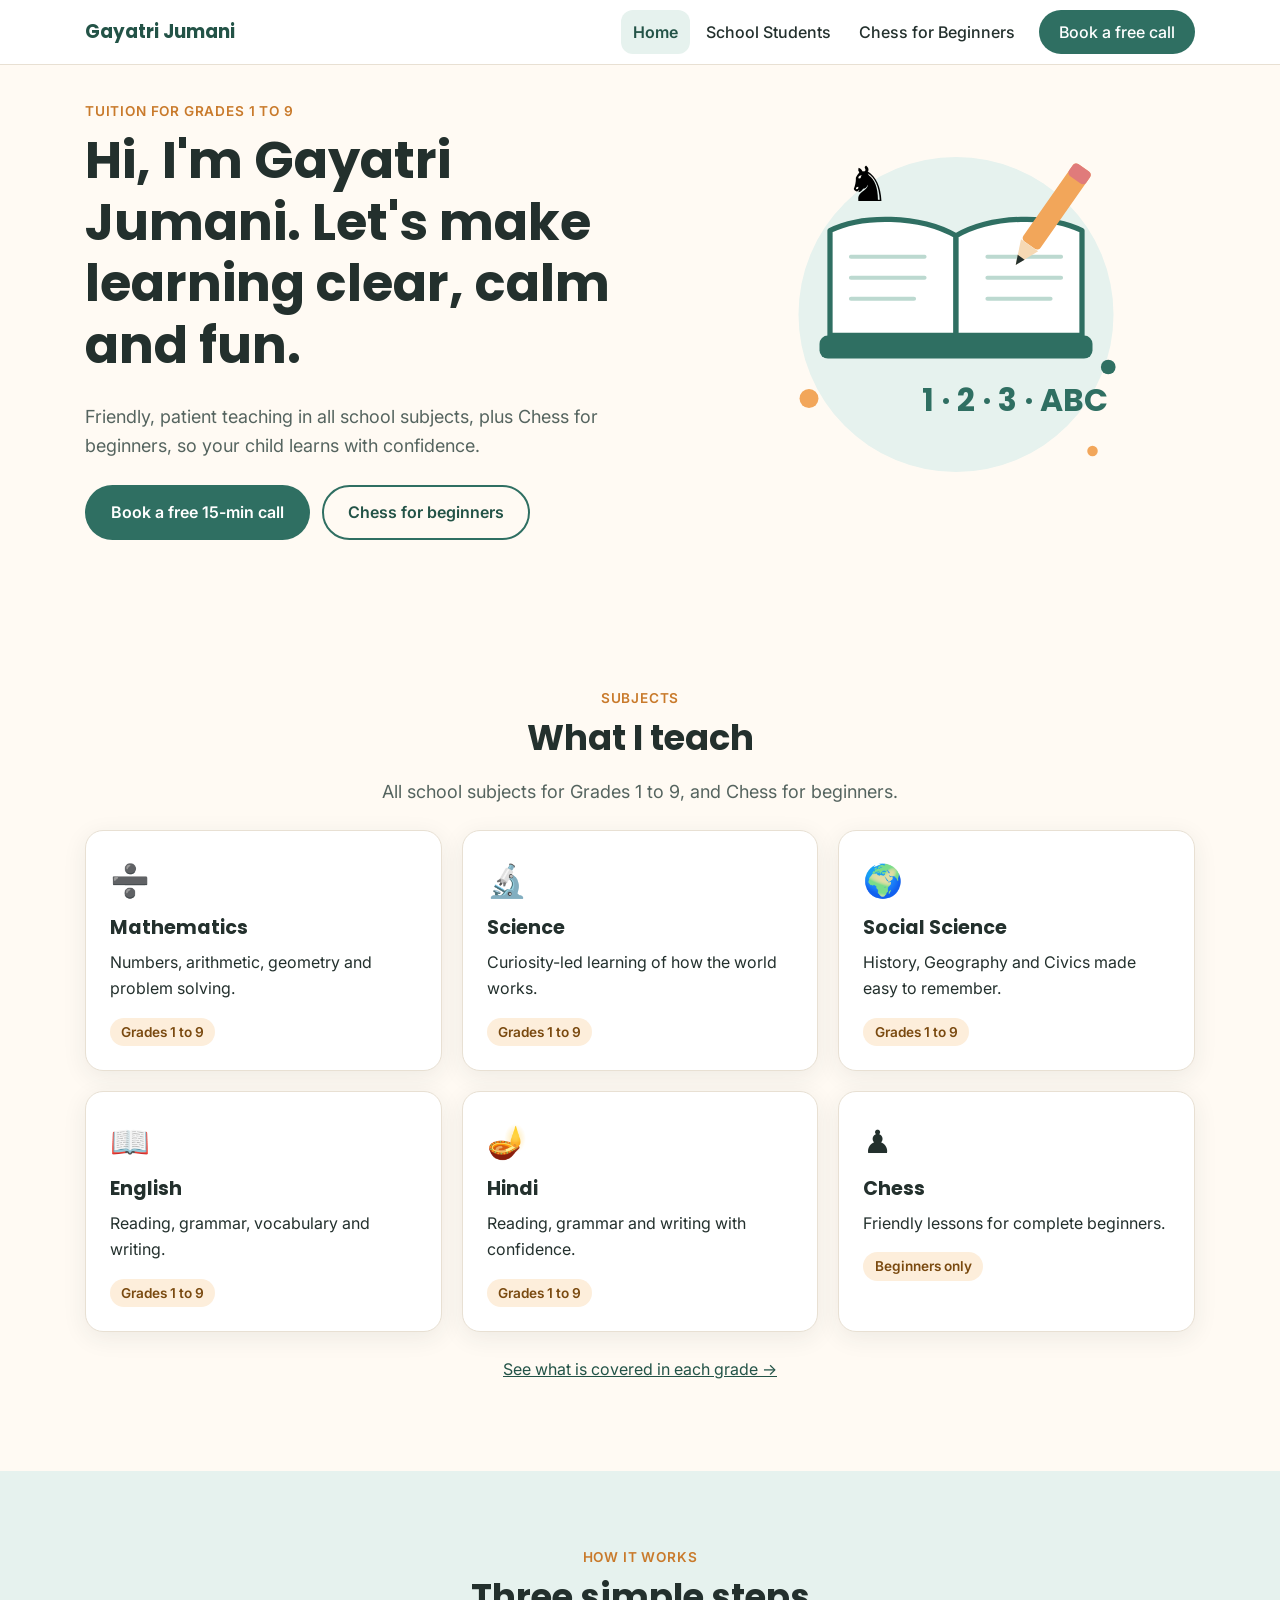
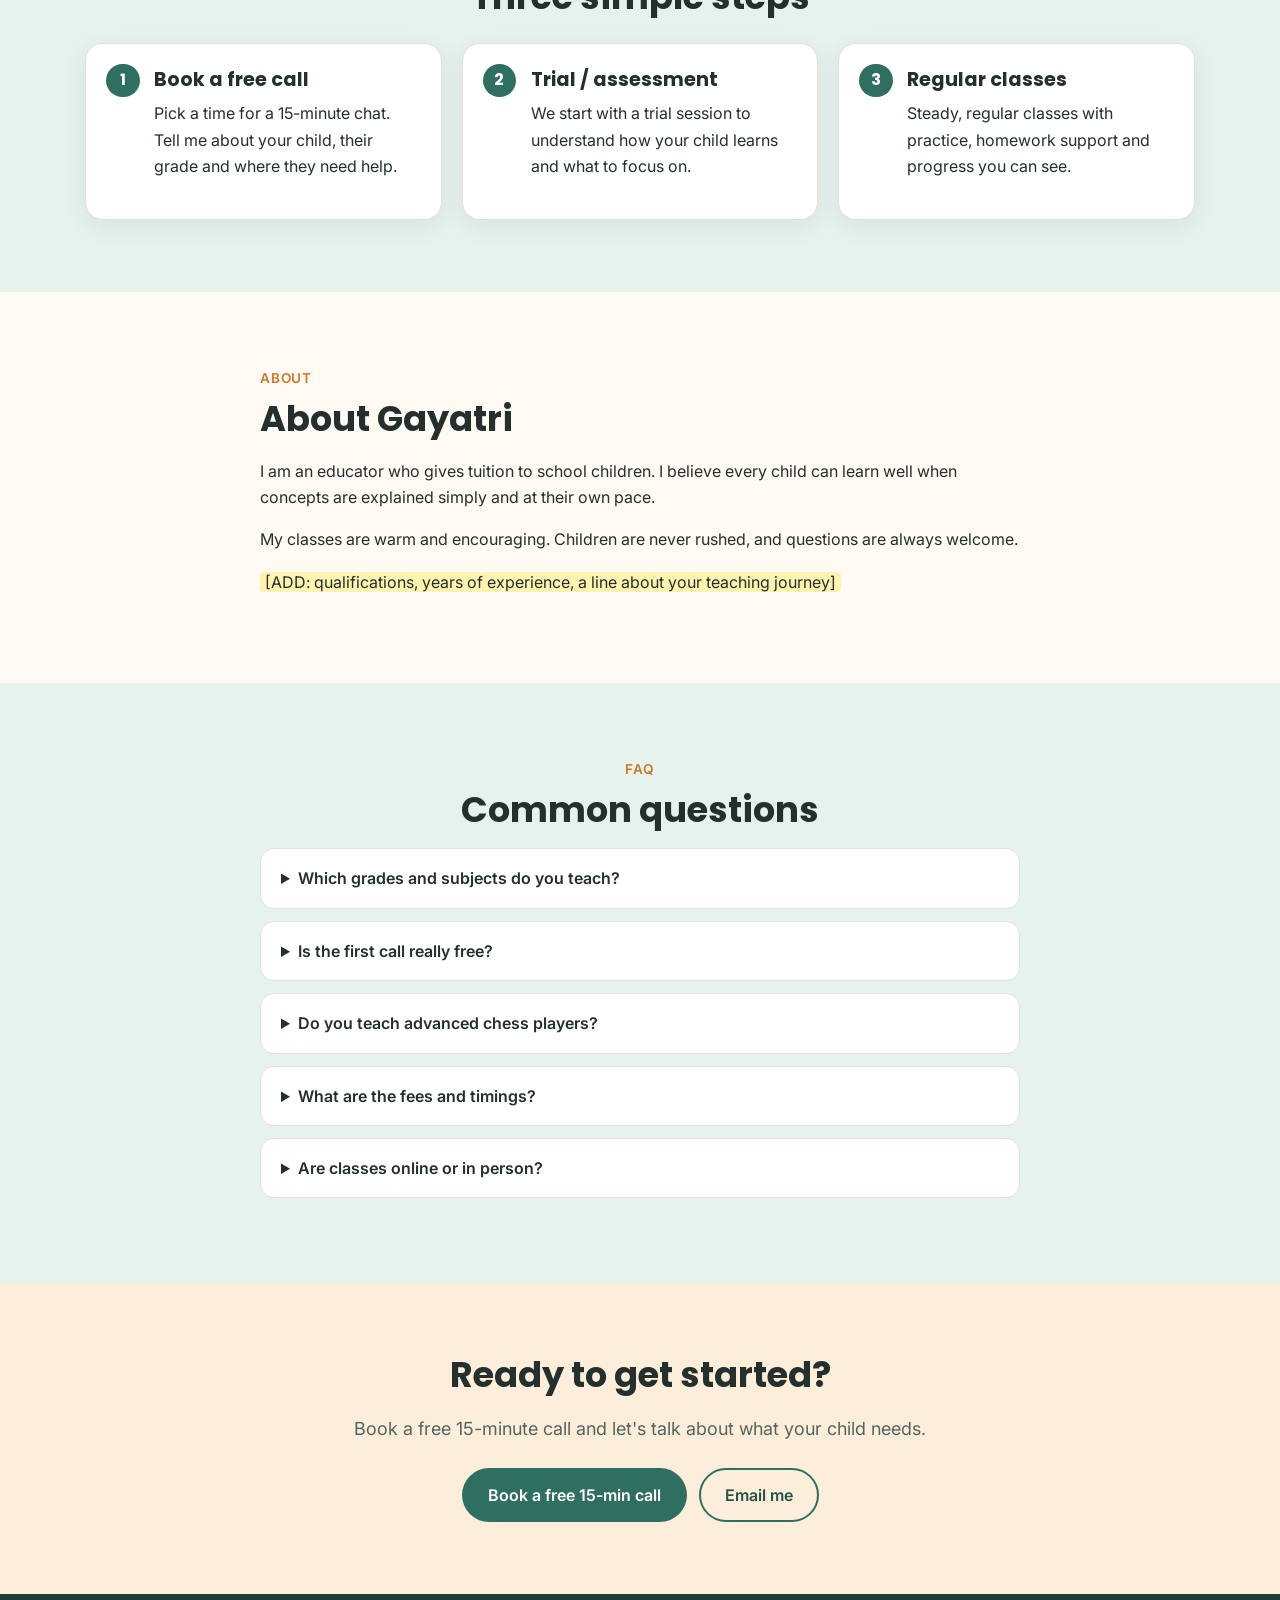
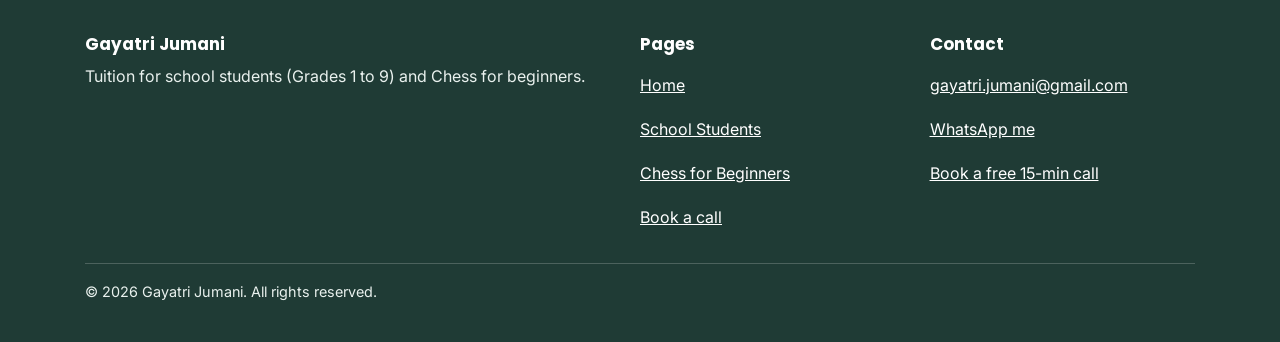
==== index.html @ b7c9f567 "Add static tuition website: home, school, chess, booking pages Co-Authored-By: Claude Sonnet 5.5 <no" ====
<!DOCTYPE html>
<html lang="en">
<head>
<meta charset="utf-8">
<meta name="viewport" content="width=device-width, initial-scale=1">
<title>Gayatri Jumani | Tuition for Grades 1 to 9 and Beginner Chess</title>
<meta name="description" content="Friendly tuition for school students in Grades 1 to 9 (Maths, Science, Social Science, English, Hindi) and Chess for beginners. Book a free 15-minute call.">
<meta name="theme-color" content="#2f6f62">
<link rel="icon" href="favicon.svg" type="image/svg+xml">
<link rel="canonical" href="https://gayatri-jumani.github.io/">
<meta property="og:type" content="website">
<meta property="og:site_name" content="Gayatri Jumani, Tutor">
<meta property="og:title" content="Gayatri Jumani | Tuition for Grades 1 to 9 and Beginner Chess">
<meta property="og:description" content="Friendly tuition for school students in Grades 1 to 9 (Maths, Science, Social Science, English, Hindi) and Chess for beginners. Book a free 15-minute call.">
<meta property="og:url" content="https://gayatri-jumani.github.io/">
<meta name="twitter:card" content="summary">
<link rel="preconnect" href="https://fonts.googleapis.com">
<link rel="preconnect" href="https://fonts.gstatic.com" crossorigin>
<link href="https://fonts.googleapis.com/css2?family=Inter:wght@400;500;600&family=Poppins:wght@600;700&display=swap" rel="stylesheet">
<link rel="stylesheet" href="style.css">
<script type="application/ld+json">
{
 "@context": "https://schema.org",
 "@graph": [
  {
   "@type": "Person",
   "@id": "https://gayatri-jumani.github.io/#gayatri",
   "name": "Gayatri Jumani",
   "jobTitle": "Educator and Tutor",
   "url": "https://gayatri-jumani.github.io/",
   "email": "gayatri.jumani@gmail.com",
   "knowsAbout": [
    "Mathematics",
    "Science",
    "Social Science",
    "English",
    "Hindi",
    "Chess for beginners"
   ]
  },
  {
   "@type": "LocalBusiness",
   "@id": "https://gayatri-jumani.github.io/#business",
   "name": "Gayatri Jumani, Tuition and Beginner Chess",
   "url": "https://gayatri-jumani.github.io/",
   "email": "gayatri.jumani@gmail.com",
   "description": "Tuition for school students in Grades 1 to 9 and Chess classes for beginners.",
   "areaServed": {
    "@type": "Country",
    "name": "India"
   },
   "founder": {
    "@id": "https://gayatri-jumani.github.io/#gayatri"
   }
  }
 ]
}
</script>
</head>
<body>
<a class="skip" href="#main">Skip to main content</a>
<header class="site-header">
  <div class="container">
    <div class="header-row">
      <a class="brand" href="index.html">Gayatri Jumani</a>
      <button class="nav-toggle" aria-expanded="false" aria-controls="site-nav" aria-label="Toggle menu">☰</button>
    </div>
    <nav class="nav" id="site-nav" aria-label="Main"><a href="index.html" aria-current="page">Home</a><a href="school.html">School Students</a><a href="chess.html">Chess for Beginners</a><a class="nav-cta" href="book.html">Book a free call</a></nav>
  </div>
</header>
<main id="main">
<section class="hero"><div class="container hero-grid">
<div>
<span class="eyebrow">Tuition for Grades 1 to 9</span>
<h1>Hi, I'm Gayatri Jumani. Let's make learning clear, calm and fun.</h1>
<p class="lead">Friendly, patient teaching in all school subjects, plus Chess for beginners, so your child learns with confidence.</p>
<div class="btn-row"><a class="btn btn-primary" href="book.html">Book a free 15-min call</a><a class="btn btn-secondary" href="chess.html">Chess for beginners</a></div>
</div>
<div class="hero-art"><svg viewBox="0 0 400 340" role="img" aria-label="Illustration of an open book, a pencil and a chess knight">
<circle cx="200" cy="170" r="150" fill="#e6f2ee"/>
<rect x="70" y="190" width="260" height="22" rx="8" fill="#2f6f62"/>
<path d="M200 190 V95 C165 75 110 75 80 90 V190 Z" fill="#fff" stroke="#2f6f62" stroke-width="5" stroke-linejoin="round"/>
<path d="M200 190 V95 C235 75 290 75 320 90 V190 Z" fill="#fff" stroke="#2f6f62" stroke-width="5" stroke-linejoin="round"/>
<g stroke="#bcd9d0" stroke-width="4" stroke-linecap="round"><path d="M100 115h70M100 135h70M100 155h60M230 115h70M230 135h70M230 155h60"/></g>
<g transform="rotate(35 300 70)"><rect x="285" y="25" width="20" height="90" rx="4" fill="#f2a65a"/><polygon points="285,115 305,115 295,138" fill="#f6d9b4"/><polygon points="291,129 299,129 295,138" fill="#23302d"/><rect x="285" y="25" width="20" height="14" rx="4" fill="#e07b7b"/></g>
<text x="95" y="62" font-size="46">♞</text>
<text x="168" y="262" font-size="30" fill="#2f6f62" font-family="Poppins,sans-serif" font-weight="700">1 · 2 · 3 · ABC</text>
<circle cx="60" cy="250" r="9" fill="#f2a65a"/><circle cx="345" cy="220" r="7" fill="#2f6f62"/><circle cx="330" cy="300" r="5" fill="#f2a65a"/>
</svg></div>
</div></section>

<section><div class="container">
<div class="center"><span class="eyebrow">Subjects</span><h2>What I teach</h2><p class="lead">All school subjects for Grades 1 to 9, and Chess for beginners.</p></div>
<div class="grid cols-3" style="margin-top:1.5rem"><article class="card"><span class="icon" aria-hidden="true">➗</span><h3>Mathematics</h3><p>Numbers, arithmetic, geometry and problem solving.</p><span class="tag">Grades 1 to 9</span></article><article class="card"><span class="icon" aria-hidden="true">🔬</span><h3>Science</h3><p>Curiosity-led learning of how the world works.</p><span class="tag">Grades 1 to 9</span></article><article class="card"><span class="icon" aria-hidden="true">🌍</span><h3>Social Science</h3><p>History, Geography and Civics made easy to remember.</p><span class="tag">Grades 1 to 9</span></article><article class="card"><span class="icon" aria-hidden="true">📖</span><h3>English</h3><p>Reading, grammar, vocabulary and writing.</p><span class="tag">Grades 1 to 9</span></article><article class="card"><span class="icon" aria-hidden="true">🪔</span><h3>Hindi</h3><p>Reading, grammar and writing with confidence.</p><span class="tag">Grades 1 to 9</span></article><article class="card"><span class="icon" aria-hidden="true">♟️</span><h3>Chess</h3><p>Friendly lessons for complete beginners.</p><span class="tag">Beginners only</span></article></div>
<p class="center" style="margin-top:1.5rem"><a href="school.html">See what is covered in each grade →</a></p>
</div></section>

<section class="alt"><div class="container">
<div class="center"><span class="eyebrow">How it works</span><h2>Three simple steps</h2></div>
<ol class="steps" style="margin-top:1.5rem">
<li><h3>Book a free call</h3><p>Pick a time for a 15-minute chat. Tell me about your child, their grade and where they need help.</p></li>
<li><h3>Trial / assessment</h3><p>We start with a trial session to understand how your child learns and what to focus on.</p></li>
<li><h3>Regular classes</h3><p>Steady, regular classes with practice, homework support and progress you can see.</p></li>
</ol>
</div></section>

<section><div class="container" style="max-width:800px">
<span class="eyebrow">About</span><h2>About Gayatri</h2>
<p>I am an educator who gives tuition to school children. I believe every child can learn well when concepts are explained simply and at their own pace.</p>
<p>My classes are warm and encouraging. Children are never rushed, and questions are always welcome.</p>
<p><span class="ph">[ADD: qualifications, years of experience, a line about your teaching journey]</span></p>
</div></section>

<section class="alt"><div class="container" style="max-width:800px">
<div class="center"><span class="eyebrow">FAQ</span><h2>Common questions</h2></div>
<details><summary>Which grades and subjects do you teach?</summary><p>Grades 1 to 9 in Mathematics, Science, Social Science (History, Geography, Civics), English and Hindi.</p></details><details><summary>Is the first call really free?</summary><p>Yes. The 15-minute call is a chance for us to talk about your child's needs. There is no obligation.</p></details><details><summary>Do you teach advanced chess players?</summary><p>No. My chess classes are only for beginners: children (and adults) who have never played or know just the basics.</p></details><details><summary>What are the fees and timings?</summary><p>[ADD: fee details and class timings]. Please book a call or email me and I will share them.</p></details><details><summary>Are classes online or in person?</summary><p>[ADD: online / in-person / both, and the city or area if in person].</p></details>
</div></section>
<section class="warm"><div class="container center">
<h2>Ready to get started?</h2><p class="lead">Book a free 15-minute call and let's talk about what your child needs.</p>
<div class="btn-row" style="justify-content:center"><a class="btn btn-primary" href="book.html">Book a free 15-min call</a><a class="btn btn-secondary" data-email href="mailto:gayatri.jumani@gmail.com">Email me</a></div>
</div></section>
</main>
<footer class="site-footer">
  <div class="container">
    <div class="footer-grid">
      <div><h3>Gayatri Jumani</h3><p>Tuition for school students (Grades 1 to 9) and Chess for beginners.</p></div>
      <div><h3>Pages</h3><ul><li><a href="index.html">Home</a></li><li><a href="school.html">School Students</a></li><li><a href="chess.html">Chess for Beginners</a></li><li><a href="book.html">Book a call</a></li></ul></div>
      <div><h3>Contact</h3><ul><li><a data-email href="mailto:gayatri.jumani@gmail.com">gayatri.jumani@gmail.com</a></li><li><a data-whatsapp href="#">WhatsApp me</a></li><li><a href="book.html">Book a free 15-min call</a></li></ul></div>
    </div>
    <p class="copy">© <span id="year">2026</span> Gayatri Jumani. All rights reserved.</p>
  </div>
</footer>
<script src="config.js"></script>
<script src="main.js"></script>
</body>
</html>
---- style.css ----
:root{
  --bg:#fffaf3; --surface:#ffffff; --ink:#23302d; --muted:#55645f;
  --primary:#2f6f62; --primary-dark:#235347; --accent:#f2a65a; --accent-dark:#c97a2b;
  --soft:#e6f2ee; --soft2:#fdeedb; --line:#e8e0d3; --radius:18px;
  --shadow:0 6px 24px rgba(35,48,45,.08);
  --font-head:"Poppins","Segoe UI",system-ui,-apple-system,sans-serif;
  --font-body:"Inter",system-ui,-apple-system,"Segoe UI",Roboto,sans-serif;
}
*,*::before,*::after{box-sizing:border-box}
html{scroll-behavior:smooth;-webkit-text-size-adjust:100%}
body{margin:0;font-family:var(--font-body);font-size:1rem;line-height:1.65;color:var(--ink);background:var(--bg);overflow-x:hidden}
img,svg,iframe{max-width:100%;height:auto}
h1,h2,h3{font-family:var(--font-head);line-height:1.2;margin:0 0 .5em;color:var(--ink)}
h1{font-size:clamp(1.9rem,6vw,3.2rem)}
h2{font-size:clamp(1.5rem,4vw,2.2rem)}
h3{font-size:1.2rem}
p{margin:0 0 1em}
a{color:var(--primary-dark)}
:focus-visible{outline:3px solid var(--accent-dark);outline-offset:3px;border-radius:6px}
.skip{position:absolute;left:-999px;top:0;background:var(--primary);color:#fff;padding:.75rem 1rem;z-index:100}
.skip:focus{left:0}
.container{width:100%;max-width:1150px;margin:0 auto;padding:0 1.25rem}
section{padding:clamp(2.5rem,7vw,4.5rem) 0}
.alt{background:var(--soft)}
.warm{background:var(--soft2)}
.center{text-align:center}
.lead{font-size:1.125rem;color:var(--muted)}
.eyebrow{display:inline-block;font-weight:600;font-size:.85rem;letter-spacing:.06em;text-transform:uppercase;color:var(--accent-dark);margin-bottom:.5rem}

/* Header / nav (mobile first) */
.site-header{background:var(--surface);border-bottom:1px solid var(--line);position:sticky;top:0;z-index:50}
.header-row{display:flex;align-items:center;justify-content:space-between;min-height:64px}
.brand{font-family:var(--font-head);font-weight:700;font-size:1.15rem;color:var(--primary-dark);text-decoration:none;display:flex;align-items:center;min-height:44px}
.nav-toggle{min-width:44px;min-height:44px;background:none;border:1px solid var(--line);border-radius:12px;font-size:1.4rem;cursor:pointer;color:var(--ink)}
.nav{display:none;flex-direction:column;padding-bottom:1rem}
.nav.open{display:flex}
.nav a{display:flex;align-items:center;min-height:44px;padding:0 .75rem;text-decoration:none;color:var(--ink);font-weight:500;border-radius:12px}
.nav a:hover{background:var(--soft)}
.nav a[aria-current="page"]{color:var(--primary-dark);background:var(--soft);font-weight:600}
.nav .nav-cta{background:var(--primary);color:#fff;justify-content:center;margin-top:.5rem}
.nav .nav-cta:hover{background:var(--primary-dark)}
.header-wrap{display:block}

/* Buttons */
.btn{display:inline-flex;align-items:center;justify-content:center;min-height:48px;padding:.75rem 1.5rem;border-radius:999px;font-weight:600;font-size:1rem;text-decoration:none;border:2px solid transparent;cursor:pointer;width:100%;transition:transform .15s,background .15s,box-shadow .15s;font-family:var(--font-body)}
.btn-primary{background:var(--primary);color:#fff}
.btn-primary:hover{background:var(--primary-dark);transform:translateY(-2px);box-shadow:var(--shadow)}
.btn-secondary{background:transparent;color:var(--primary-dark);border-color:var(--primary)}
.btn-secondary:hover{background:var(--soft);transform:translateY(-2px)}
.btn-accent{background:var(--accent);color:#3a2408}
.btn-accent:hover{background:#f5b673;transform:translateY(-2px);box-shadow:var(--shadow)}
.btn-row{display:flex;flex-direction:column;gap:.75rem;margin-top:1.5rem}

/* Hero */
.hero{padding-top:2rem}
.hero-grid{display:grid;gap:2rem;align-items:center}
.hero-art{max-width:420px;margin:0 auto;width:100%}
.page-hero{background:var(--soft);padding:clamp(2rem,6vw,3.5rem) 0}

/* Cards / grids */
.grid{display:grid;gap:1.25rem;grid-template-columns:1fr}
.card{background:var(--surface);border:1px solid var(--line);border-radius:var(--radius);padding:1.5rem;box-shadow:var(--shadow);transition:transform .2s,box-shadow .2s}
.card:hover{transform:translateY(-4px);box-shadow:0 10px 30px rgba(35,48,45,.12)}
.card .icon{font-size:2rem;display:block;margin-bottom:.5rem}
.tag{display:inline-block;background:var(--soft2);color:#7a4a10;font-size:.85rem;font-weight:600;padding:.2rem .7rem;border-radius:999px}
.steps{counter-reset:s;list-style:none;padding:0;margin:0;display:grid;gap:1.25rem}
.steps li{counter-increment:s;background:var(--surface);border:1px solid var(--line);border-radius:var(--radius);padding:1.5rem 1.5rem 1.5rem 4.25rem;position:relative;box-shadow:var(--shadow)}
.steps li::before{content:counter(s);position:absolute;left:1.25rem;top:1.25rem;width:2.1rem;height:2.1rem;border-radius:50%;background:var(--primary);color:#fff;font-weight:700;display:flex;align-items:center;justify-content:center;font-family:var(--font-head)}
.checks{list-style:none;padding:0;margin:0 0 1em}
.checks li{padding-left:1.8rem;position:relative;margin-bottom:.5rem}
.checks li::before{content:"✓";position:absolute;left:0;color:var(--primary);font-weight:700}
.callout{background:var(--soft2);border-left:5px solid var(--accent);border-radius:12px;padding:1rem 1.25rem;margin:1.5rem 0}
.notice{background:var(--soft2);border:1px dashed var(--accent-dark);border-radius:var(--radius);padding:1.5rem;text-align:center}
.ph{background:#fff3b0;padding:0 .3em;border-radius:4px}

/* Tables (grade bands) */
.band{margin-bottom:2rem}
.band h3{display:flex;align-items:center;gap:.5rem}
.band-grid{display:grid;gap:1rem;grid-template-columns:1fr}

/* FAQ */
details{background:var(--surface);border:1px solid var(--line);border-radius:14px;margin-bottom:.75rem}
summary{cursor:pointer;padding:1rem 1.25rem;font-weight:600;min-height:44px;list-style-position:inside}
details p{padding:0 1.25rem;margin-bottom:1rem;color:var(--muted)}

/* Booking */
.iframe-wrap{width:100%;height:80vh;min-height:560px;max-height:760px;border:1px solid var(--line);border-radius:var(--radius);overflow:hidden;background:#fff;margin-bottom:1rem}
.iframe-wrap iframe{width:100%;height:100%;border:0;display:block}
.contact-grid{display:grid;gap:1rem}

/* Footer */
.site-footer{background:#1f3b35;color:#e9f1ee;padding:2.5rem 0 1.5rem}
.site-footer a{color:#fff}
.footer-grid{display:grid;gap:1.5rem}
.site-footer h3{color:#fff;font-size:1.05rem}
.site-footer ul{list-style:none;padding:0;margin:0}
.site-footer li a{display:inline-flex;align-items:center;min-height:44px}
.copy{border-top:1px solid rgba(255,255,255,.2);margin-top:1.5rem;padding-top:1rem;font-size:.9rem}

/* Tablet */
@media (min-width:768px){
  .btn{width:auto}
  .btn-row{flex-direction:row;flex-wrap:wrap}
  .grid.cols-2,.grid.cols-3{grid-template-columns:repeat(2,1fr)}
  .band-grid{grid-template-columns:repeat(2,1fr)}
  .footer-grid{grid-template-columns:2fr 1fr 1fr}
  .contact-grid{grid-template-columns:repeat(3,1fr)}
  .iframe-wrap{height:700px}
}
/* Laptop */
@media (min-width:1024px){
  .site-header .container{display:flex;align-items:center;justify-content:space-between}
  .nav-toggle{display:none}
  .nav{display:flex;flex-direction:row;align-items:center;gap:.25rem;padding:0}
  .nav .nav-cta{margin:0 0 0 .5rem;padding:0 1.25rem;border-radius:999px}
  .hero-grid{grid-template-columns:1.1fr .9fr;gap:3rem}
  .grid.cols-3{grid-template-columns:repeat(3,1fr)}
  .steps{grid-template-columns:repeat(3,1fr)}
  .band-grid{grid-template-columns:repeat(3,1fr)}
  .iframe-wrap{max-width:900px;margin-left:auto;margin-right:auto}
}
/* Large desktop */
@media (min-width:1440px){
  body{font-size:1.0625rem}
  .container{max-width:1200px}
}
@media (prefers-reduced-motion:reduce){*{transition:none!important;scroll-behavior:auto!important}}
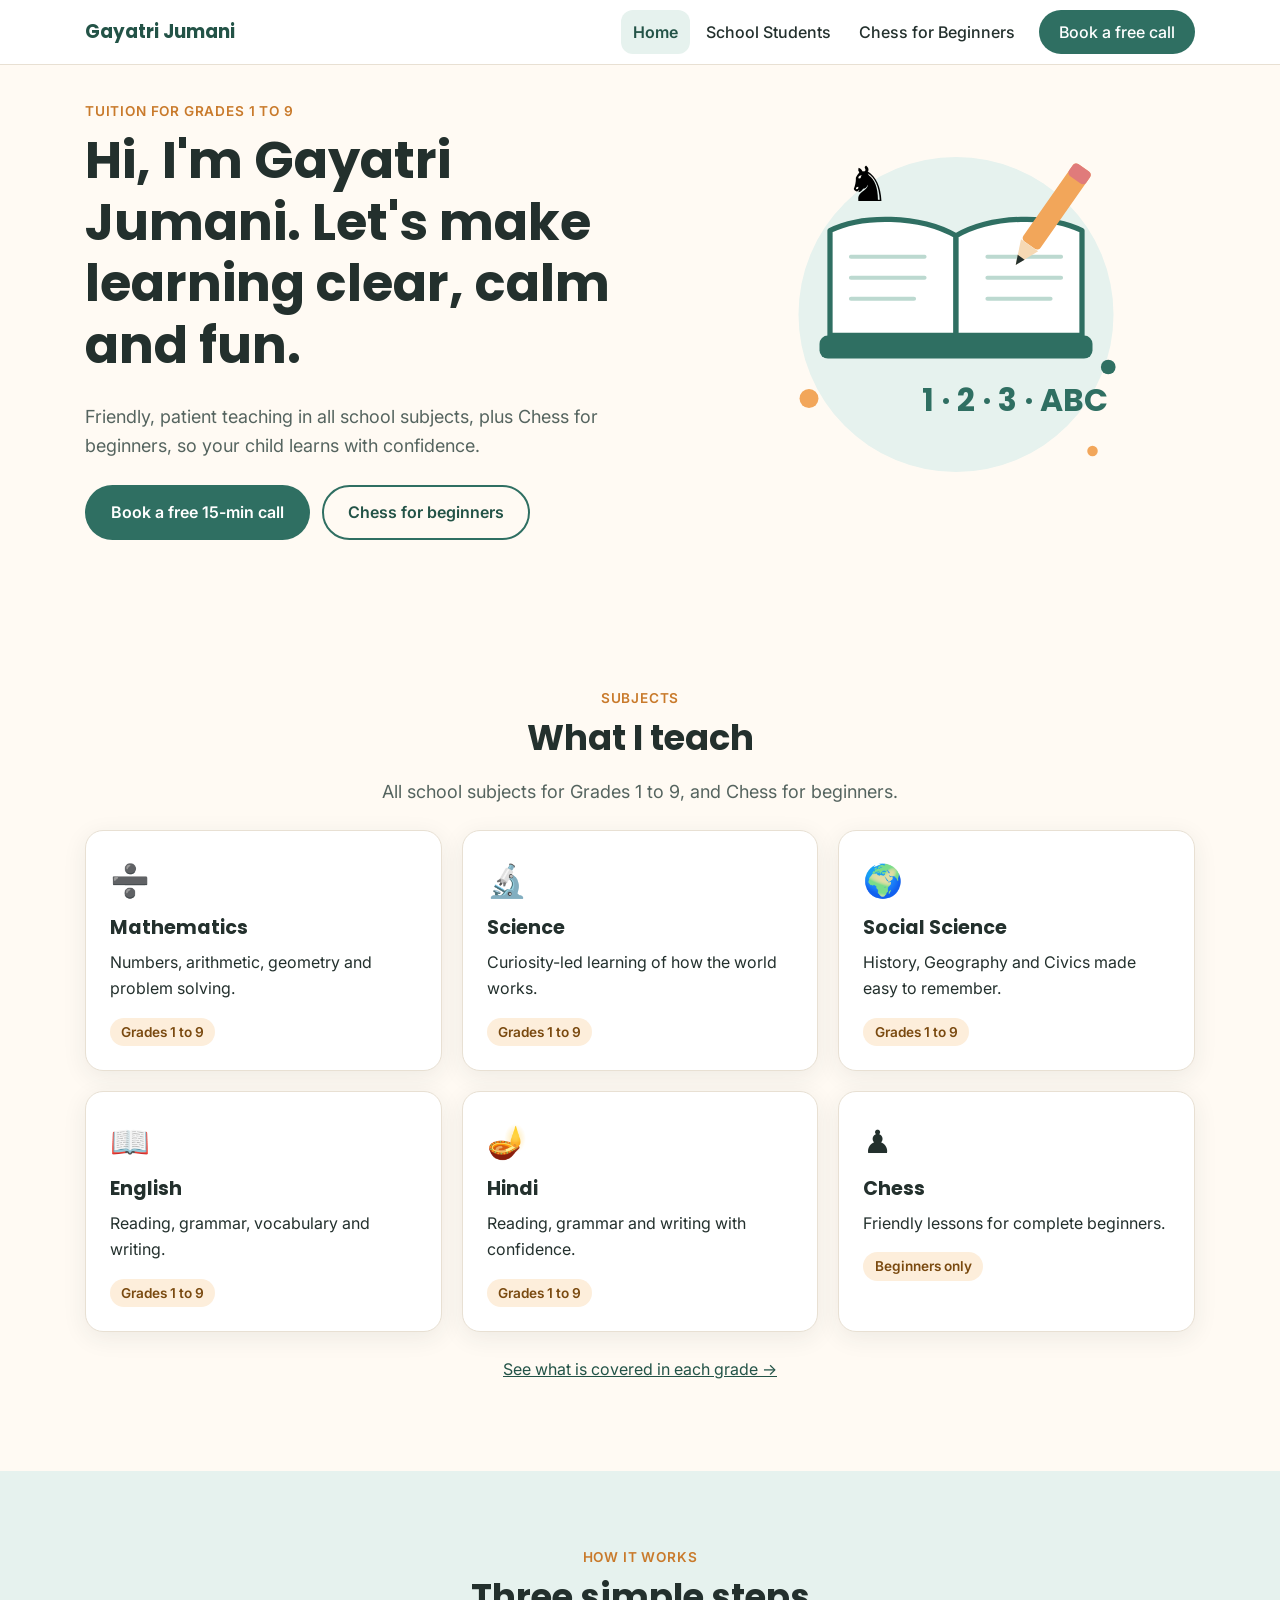
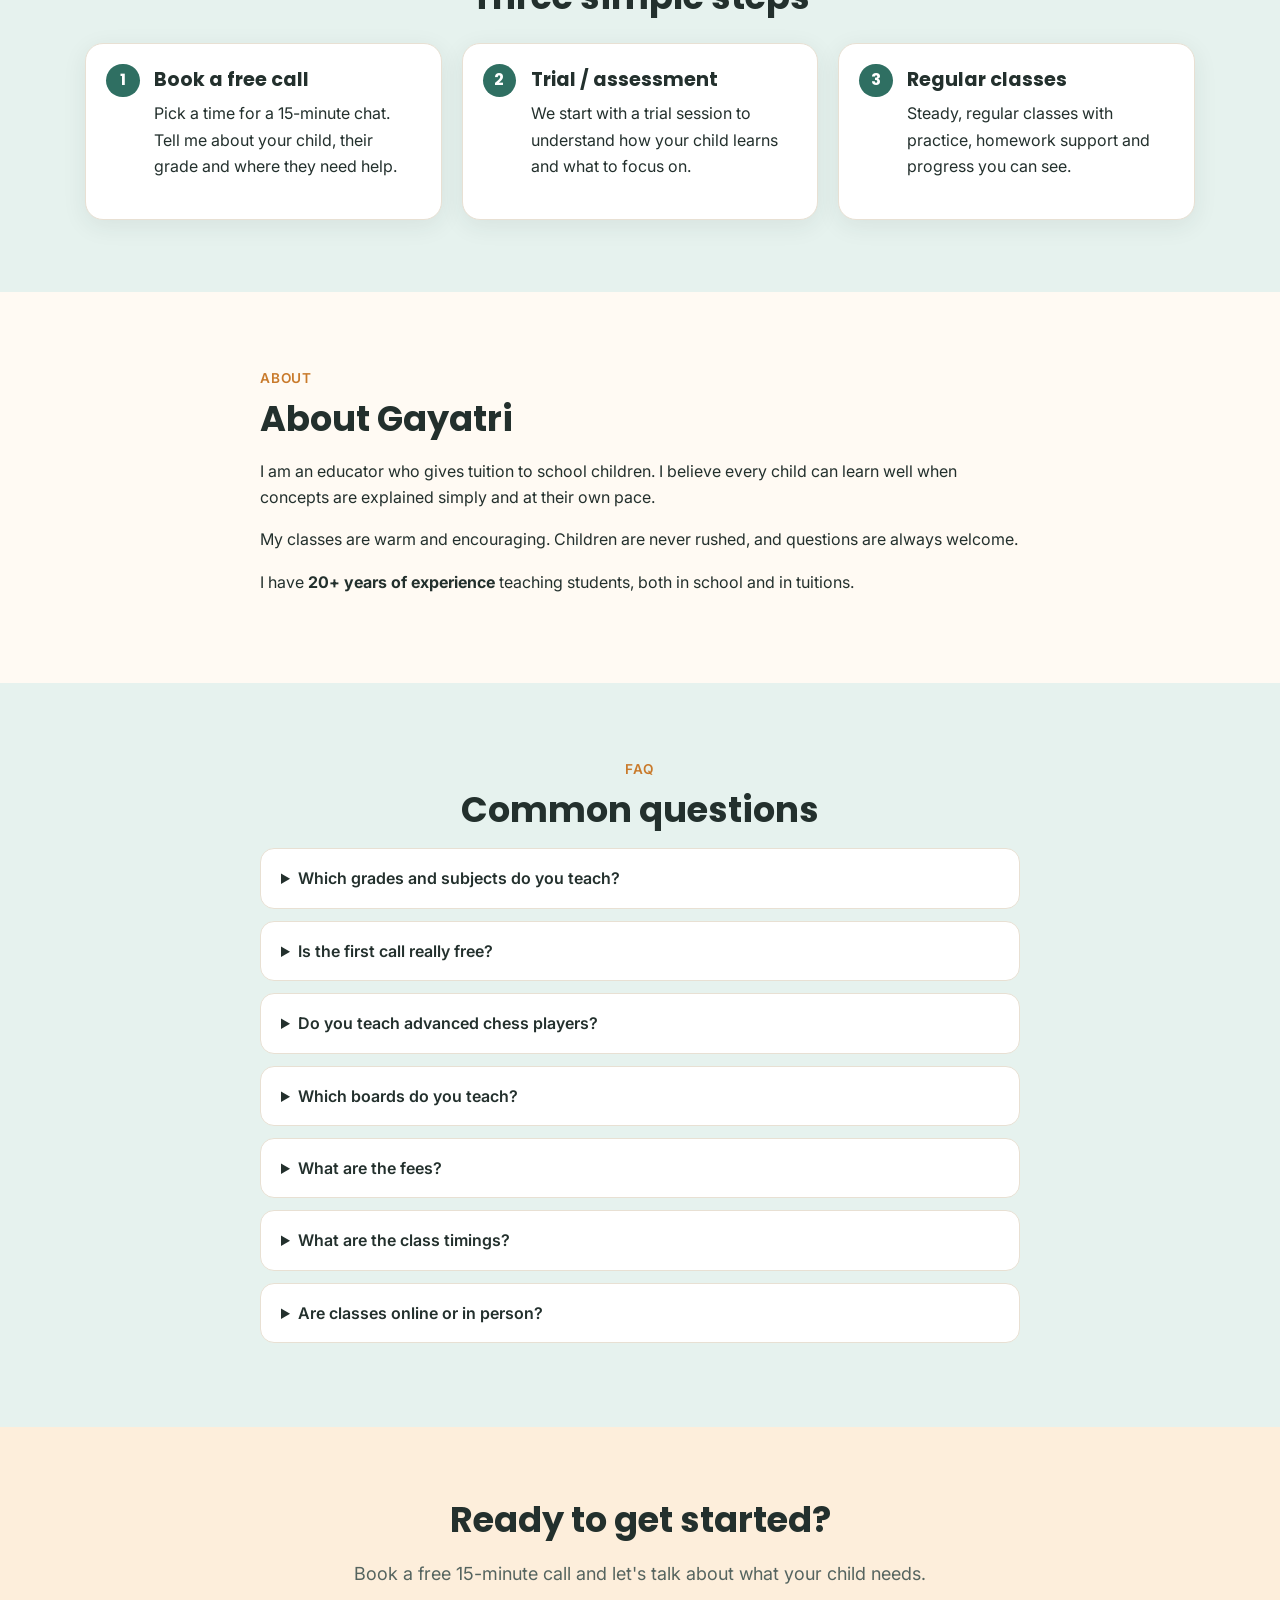
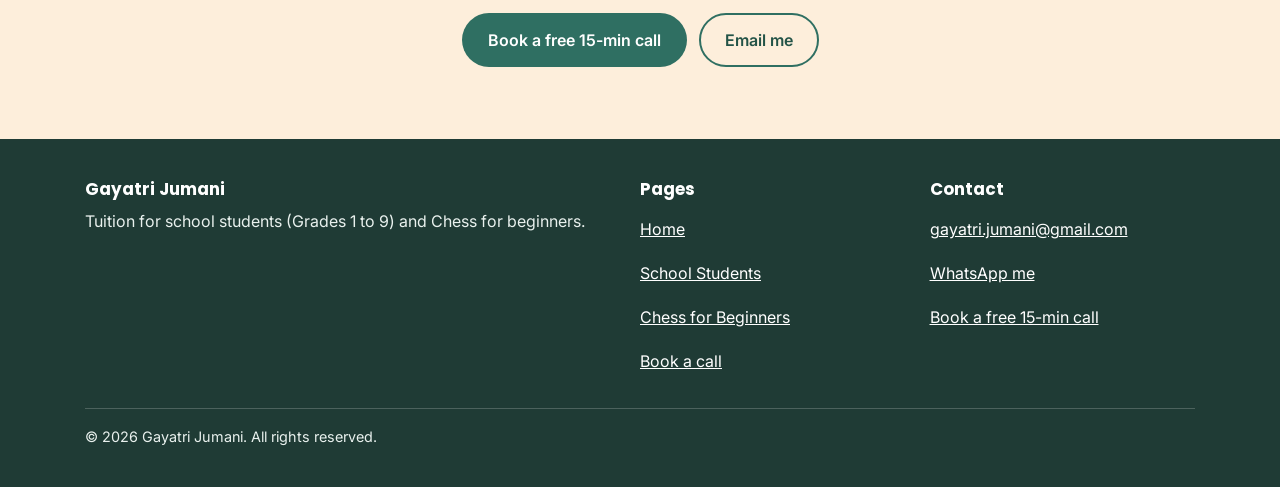
==== commit 60416d64: "Fill in experience, fees, boards, formats and address; shared FAQ on all pages Co-Authored-By: Claud" ====
--- a/index.html
+++ b/index.html
@@ -48,6 +48,12 @@
    "areaServed": {
     "@type": "Country",
     "name": "India"
+   },
+   "address": {
+    "@type": "PostalAddress",
+    "streetAddress": "190 Poonamallee High Road, 5C Pettukola Towers",
+    "addressLocality": "Kilpauk, Chennai",
+    "addressCountry": "IN"
    },
    "founder": {
     "@id": "https://gayatri-jumani.github.io/#gayatri"
@@ -108,12 +114,12 @@
 <span class="eyebrow">About</span><h2>About Gayatri</h2>
 <p>I am an educator who gives tuition to school children. I believe every child can learn well when concepts are explained simply and at their own pace.</p>
 <p>My classes are warm and encouraging. Children are never rushed, and questions are always welcome.</p>
-<p><span class="ph">[ADD: qualifications, years of experience, a line about your teaching journey]</span></p>
+<p>I have <strong>20+ years of experience</strong> teaching students, both in school and in tuitions.</p>
 </div></section>
 
 <section class="alt"><div class="container" style="max-width:800px">
 <div class="center"><span class="eyebrow">FAQ</span><h2>Common questions</h2></div>
-<details><summary>Which grades and subjects do you teach?</summary><p>Grades 1 to 9 in Mathematics, Science, Social Science (History, Geography, Civics), English and Hindi.</p></details><details><summary>Is the first call really free?</summary><p>Yes. The 15-minute call is a chance for us to talk about your child's needs. There is no obligation.</p></details><details><summary>Do you teach advanced chess players?</summary><p>No. My chess classes are only for beginners: children (and adults) who have never played or know just the basics.</p></details><details><summary>What are the fees and timings?</summary><p>[ADD: fee details and class timings]. Please book a call or email me and I will share them.</p></details><details><summary>Are classes online or in person?</summary><p>[ADD: online / in-person / both, and the city or area if in person].</p></details>
+<details><summary>Which grades and subjects do you teach?</summary><p>Grades 1 to 9 in Mathematics, Science, Social Science (History, Geography, Civics), English and Hindi.</p></details><details><summary>Is the first call really free?</summary><p>Yes. The 15-minute call is a chance for us to talk about your child's needs. There is no obligation.</p></details><details><summary>Do you teach advanced chess players?</summary><p>No. My chess classes are only for beginners: children (and adults) who have never played or know just the basics.</p></details><details><summary>Which boards do you teach?</summary><p>All boards: CBSE, ICSE and State board.</p></details><details><summary>What are the fees?</summary><p>Chess classes are Rs 500 per hour. School tuition fees: <span class="ph">[ADD: school tuition fees]</span>.</p></details><details><summary>What are the class timings?</summary><p>It depends on the schedule. Classes are usually 1 hour long.</p></details><details><summary>Are classes online or in person?</summary><p>Both. Online classes are one-to-one (individual). In-person classes can be in a group or individual, depending on the schedule. In-person classes are at 190 Poonamallee High Road, 5C Pettukola Towers, Kilpauk, Chennai.</p></details>
 </div></section>
 <section class="warm"><div class="container center">
 <h2>Ready to get started?</h2><p class="lead">Book a free 15-minute call and let's talk about what your child needs.</p>
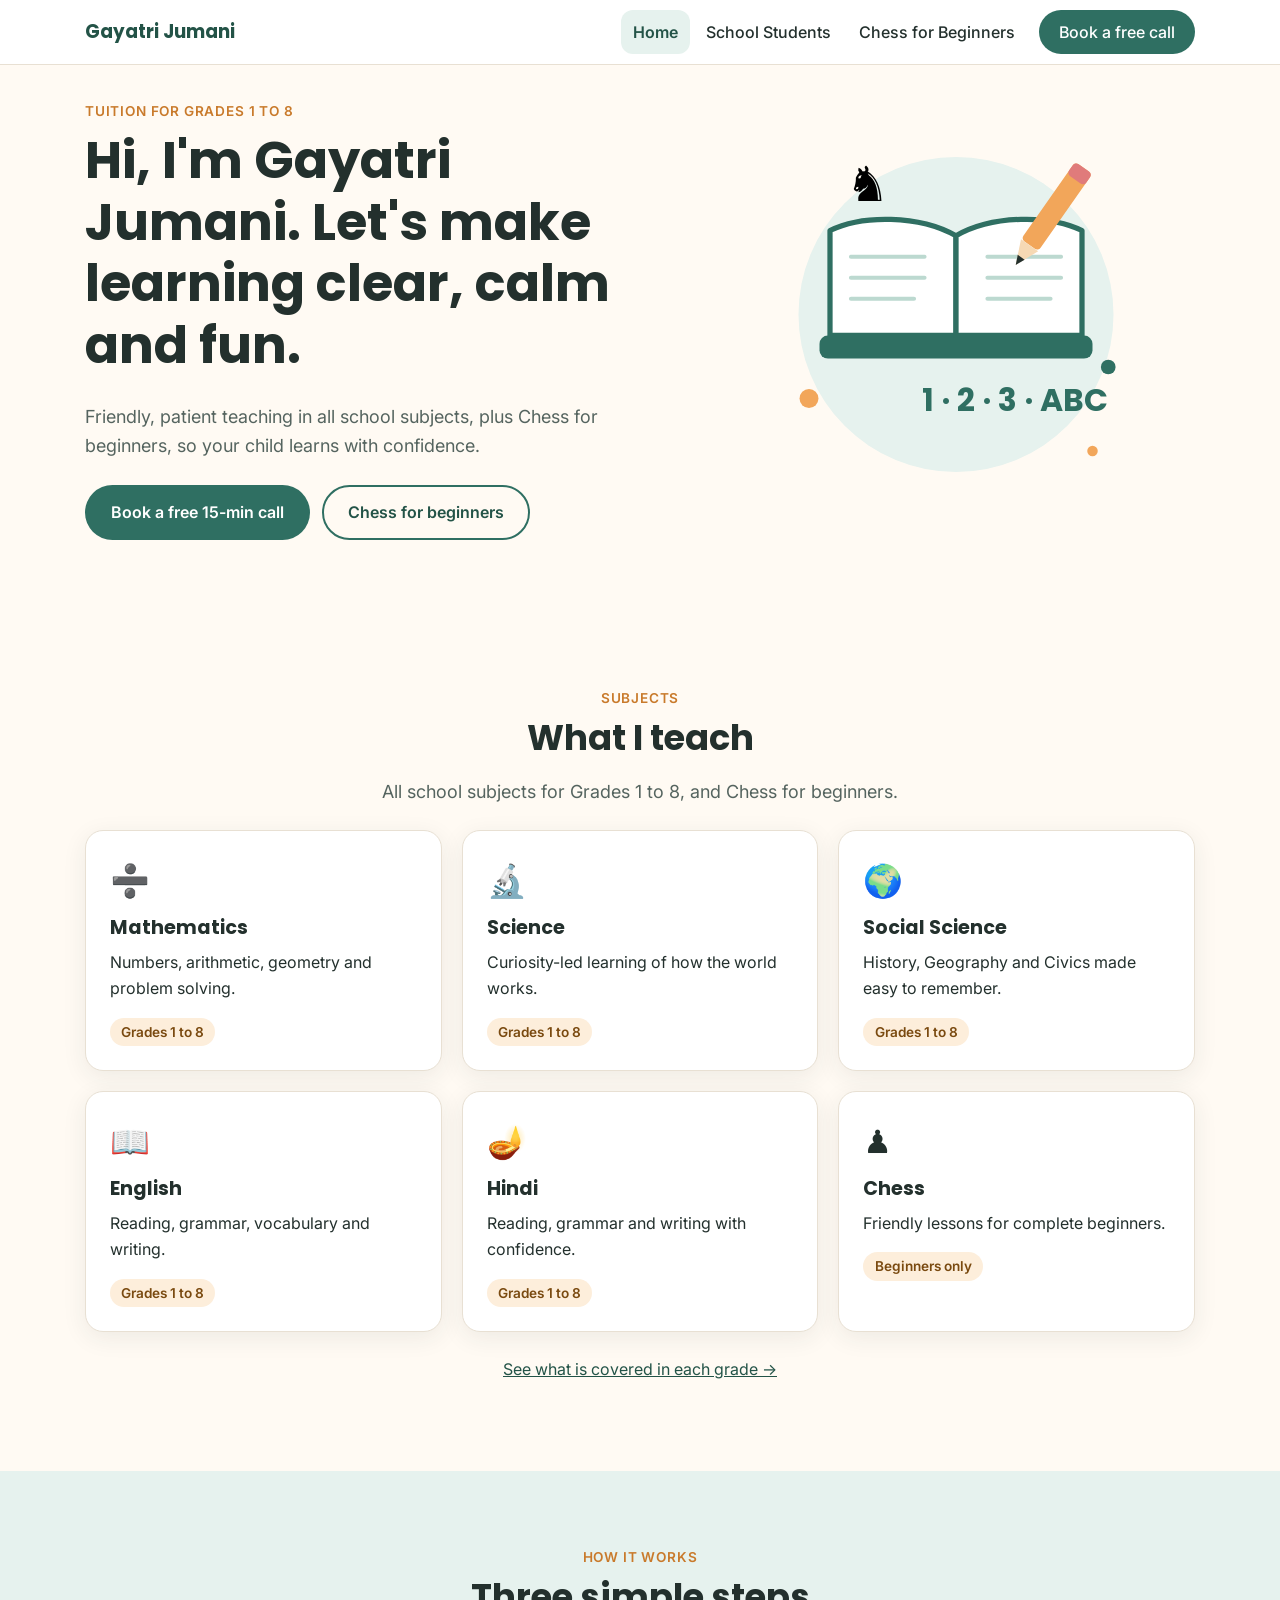
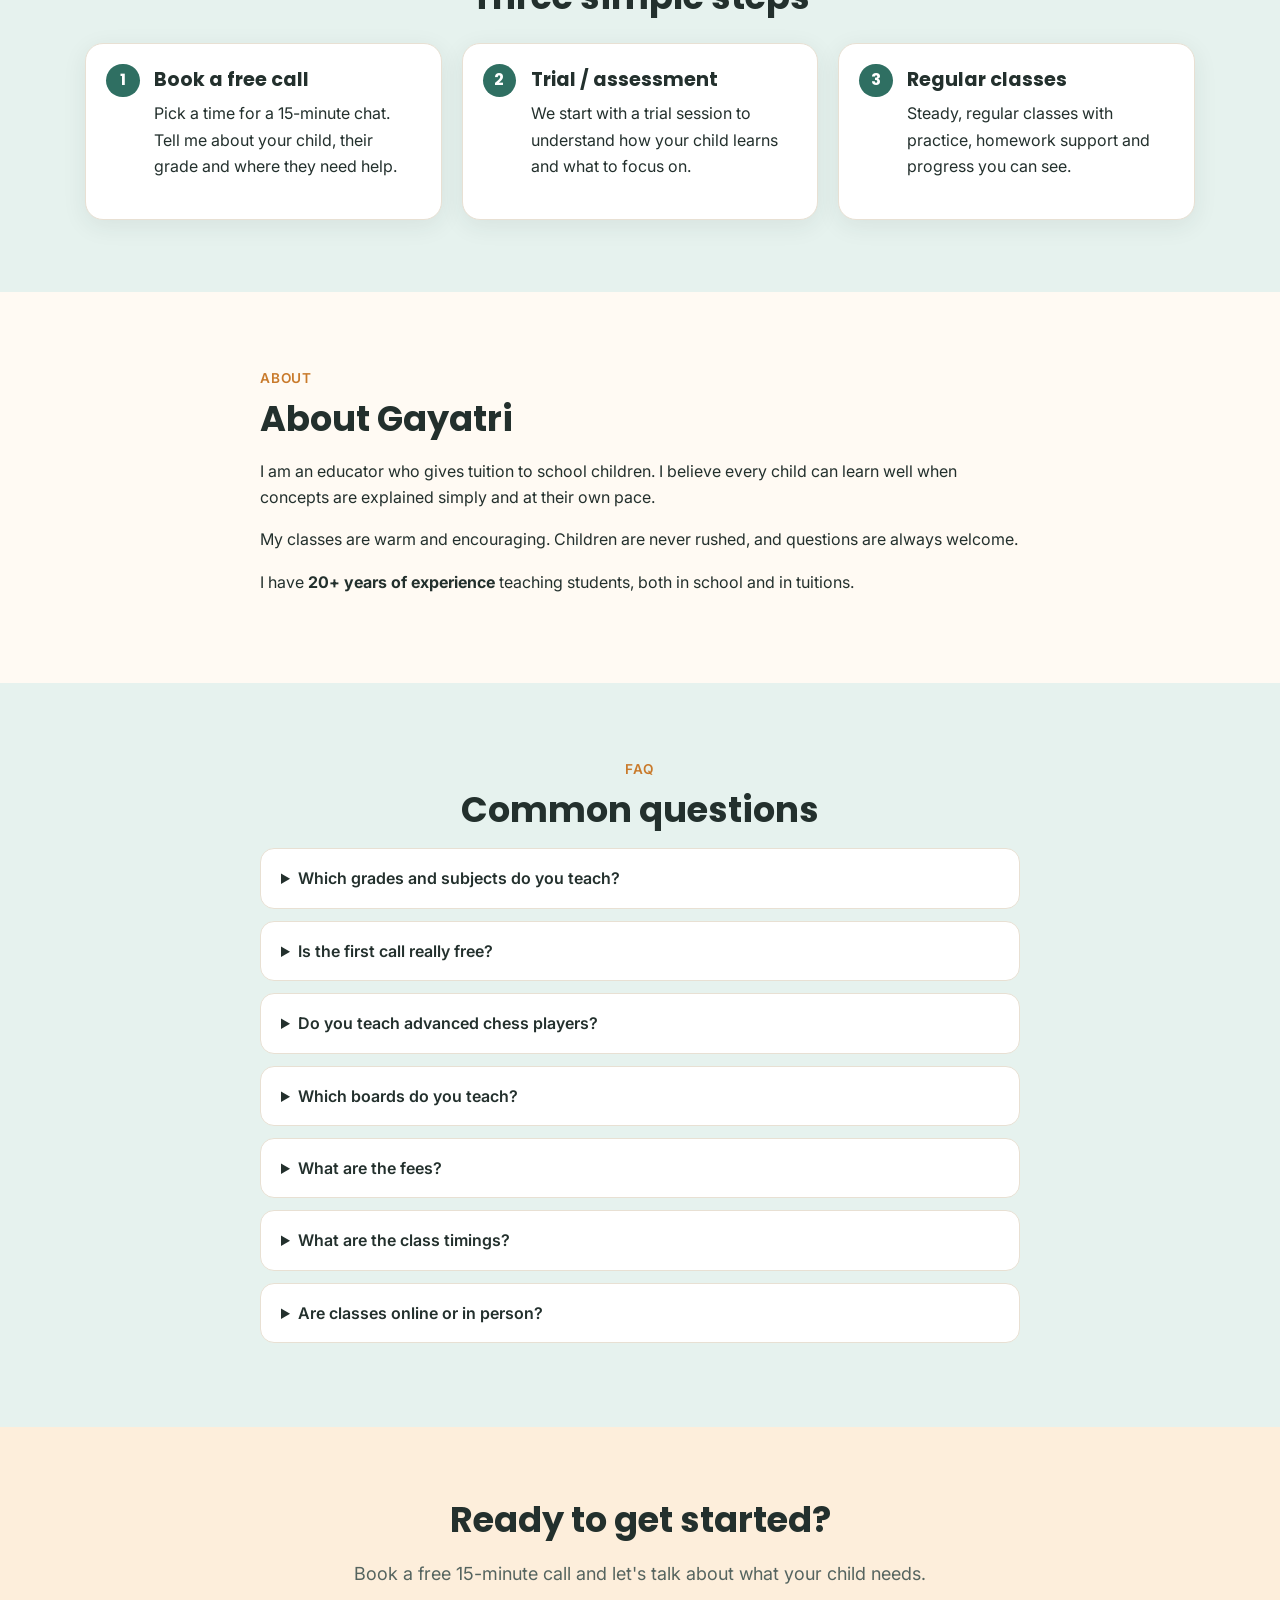
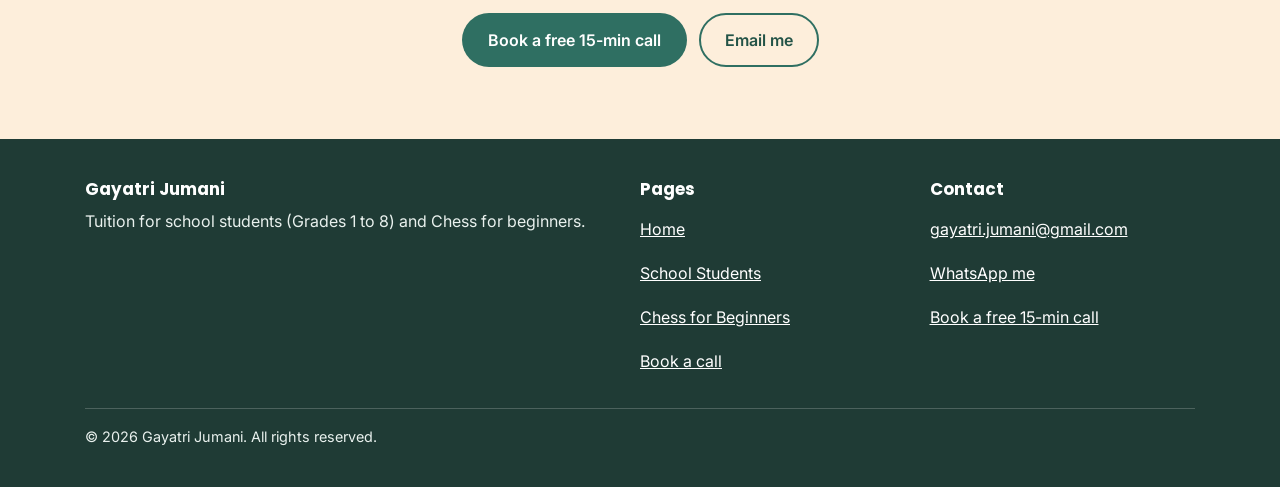
==== commit af1ada0b: "Grades 1 to 8, city-only location, NCERT/ICSE-aligned topics, richer chess syllabus, new WhatsApp nu" ====
--- a/index.html
+++ b/index.html
@@ -3,15 +3,15 @@
 <head>
 <meta charset="utf-8">
 <meta name="viewport" content="width=device-width, initial-scale=1">
-<title>Gayatri Jumani | Tuition for Grades 1 to 9 and Beginner Chess</title>
-<meta name="description" content="Friendly tuition for school students in Grades 1 to 9 (Maths, Science, Social Science, English, Hindi) and Chess for beginners. Book a free 15-minute call.">
+<title>Gayatri Jumani | Tuition for Grades 1 to 8 and Beginner Chess</title>
+<meta name="description" content="Friendly tuition for school students in Grades 1 to 8 (Maths, Science, Social Science, English, Hindi) and Chess for beginners. Book a free 15-minute call.">
 <meta name="theme-color" content="#2f6f62">
 <link rel="icon" href="favicon.svg" type="image/svg+xml">
 <link rel="canonical" href="https://gayatri-jumani.github.io/">
 <meta property="og:type" content="website">
 <meta property="og:site_name" content="Gayatri Jumani, Tutor">
-<meta property="og:title" content="Gayatri Jumani | Tuition for Grades 1 to 9 and Beginner Chess">
-<meta property="og:description" content="Friendly tuition for school students in Grades 1 to 9 (Maths, Science, Social Science, English, Hindi) and Chess for beginners. Book a free 15-minute call.">
+<meta property="og:title" content="Gayatri Jumani | Tuition for Grades 1 to 8 and Beginner Chess">
+<meta property="og:description" content="Friendly tuition for school students in Grades 1 to 8 (Maths, Science, Social Science, English, Hindi) and Chess for beginners. Book a free 15-minute call.">
 <meta property="og:url" content="https://gayatri-jumani.github.io/">
 <meta name="twitter:card" content="summary">
 <link rel="preconnect" href="https://fonts.googleapis.com">
@@ -44,14 +44,13 @@
    "name": "Gayatri Jumani, Tuition and Beginner Chess",
    "url": "https://gayatri-jumani.github.io/",
    "email": "gayatri.jumani@gmail.com",
-   "description": "Tuition for school students in Grades 1 to 9 and Chess classes for beginners.",
+   "description": "Tuition for school students in Grades 1 to 8 and Chess classes for beginners.",
    "areaServed": {
     "@type": "Country",
     "name": "India"
    },
    "address": {
     "@type": "PostalAddress",
-    "streetAddress": "190 Poonamallee High Road, 5C Pettukola Towers",
     "addressLocality": "Kilpauk, Chennai",
     "addressCountry": "IN"
    },
@@ -77,7 +76,7 @@
 <main id="main">
 <section class="hero"><div class="container hero-grid">
 <div>
-<span class="eyebrow">Tuition for Grades 1 to 9</span>
+<span class="eyebrow">Tuition for Grades 1 to 8</span>
 <h1>Hi, I'm Gayatri Jumani. Let's make learning clear, calm and fun.</h1>
 <p class="lead">Friendly, patient teaching in all school subjects, plus Chess for beginners, so your child learns with confidence.</p>
 <div class="btn-row"><a class="btn btn-primary" href="book.html">Book a free 15-min call</a><a class="btn btn-secondary" href="chess.html">Chess for beginners</a></div>
@@ -96,8 +95,8 @@
 </div></section>
 
 <section><div class="container">
-<div class="center"><span class="eyebrow">Subjects</span><h2>What I teach</h2><p class="lead">All school subjects for Grades 1 to 9, and Chess for beginners.</p></div>
-<div class="grid cols-3" style="margin-top:1.5rem"><article class="card"><span class="icon" aria-hidden="true">➗</span><h3>Mathematics</h3><p>Numbers, arithmetic, geometry and problem solving.</p><span class="tag">Grades 1 to 9</span></article><article class="card"><span class="icon" aria-hidden="true">🔬</span><h3>Science</h3><p>Curiosity-led learning of how the world works.</p><span class="tag">Grades 1 to 9</span></article><article class="card"><span class="icon" aria-hidden="true">🌍</span><h3>Social Science</h3><p>History, Geography and Civics made easy to remember.</p><span class="tag">Grades 1 to 9</span></article><article class="card"><span class="icon" aria-hidden="true">📖</span><h3>English</h3><p>Reading, grammar, vocabulary and writing.</p><span class="tag">Grades 1 to 9</span></article><article class="card"><span class="icon" aria-hidden="true">🪔</span><h3>Hindi</h3><p>Reading, grammar and writing with confidence.</p><span class="tag">Grades 1 to 9</span></article><article class="card"><span class="icon" aria-hidden="true">♟️</span><h3>Chess</h3><p>Friendly lessons for complete beginners.</p><span class="tag">Beginners only</span></article></div>
+<div class="center"><span class="eyebrow">Subjects</span><h2>What I teach</h2><p class="lead">All school subjects for Grades 1 to 8, and Chess for beginners.</p></div>
+<div class="grid cols-3" style="margin-top:1.5rem"><article class="card"><span class="icon" aria-hidden="true">➗</span><h3>Mathematics</h3><p>Numbers, arithmetic, geometry and problem solving.</p><span class="tag">Grades 1 to 8</span></article><article class="card"><span class="icon" aria-hidden="true">🔬</span><h3>Science</h3><p>Curiosity-led learning of how the world works.</p><span class="tag">Grades 1 to 8</span></article><article class="card"><span class="icon" aria-hidden="true">🌍</span><h3>Social Science</h3><p>History, Geography and Civics made easy to remember.</p><span class="tag">Grades 1 to 8</span></article><article class="card"><span class="icon" aria-hidden="true">📖</span><h3>English</h3><p>Reading, grammar, vocabulary and writing.</p><span class="tag">Grades 1 to 8</span></article><article class="card"><span class="icon" aria-hidden="true">🪔</span><h3>Hindi</h3><p>Reading, grammar and writing with confidence.</p><span class="tag">Grades 1 to 8</span></article><article class="card"><span class="icon" aria-hidden="true">♟️</span><h3>Chess</h3><p>Friendly lessons for complete beginners.</p><span class="tag">Beginners only</span></article></div>
 <p class="center" style="margin-top:1.5rem"><a href="school.html">See what is covered in each grade →</a></p>
 </div></section>
 
@@ -119,7 +118,7 @@
 
 <section class="alt"><div class="container" style="max-width:800px">
 <div class="center"><span class="eyebrow">FAQ</span><h2>Common questions</h2></div>
-<details><summary>Which grades and subjects do you teach?</summary><p>Grades 1 to 9 in Mathematics, Science, Social Science (History, Geography, Civics), English and Hindi.</p></details><details><summary>Is the first call really free?</summary><p>Yes. The 15-minute call is a chance for us to talk about your child's needs. There is no obligation.</p></details><details><summary>Do you teach advanced chess players?</summary><p>No. My chess classes are only for beginners: children (and adults) who have never played or know just the basics.</p></details><details><summary>Which boards do you teach?</summary><p>All boards: CBSE, ICSE and State board.</p></details><details><summary>What are the fees?</summary><p>Chess classes are Rs 500 per hour. School tuition fees: <span class="ph">[ADD: school tuition fees]</span>.</p></details><details><summary>What are the class timings?</summary><p>It depends on the schedule. Classes are usually 1 hour long.</p></details><details><summary>Are classes online or in person?</summary><p>Both. Online classes are one-to-one (individual). In-person classes can be in a group or individual, depending on the schedule. In-person classes are at 190 Poonamallee High Road, 5C Pettukola Towers, Kilpauk, Chennai.</p></details>
+<details><summary>Which grades and subjects do you teach?</summary><p>Grades 1 to 8 in Mathematics, Science, Social Science (History, Geography, Civics), English and Hindi.</p></details><details><summary>Is the first call really free?</summary><p>Yes. The 15-minute call is a chance for us to talk about your child's needs. There is no obligation.</p></details><details><summary>Do you teach advanced chess players?</summary><p>No. My chess classes are only for beginners: children (and adults) who have never played or know just the basics.</p></details><details><summary>Which boards do you teach?</summary><p>All boards: CBSE, ICSE and State board.</p></details><details><summary>What are the fees?</summary><p>School students (Grades 1 to 8): Rs 500 per hour. Chess for beginners: Rs 600 per hour.</p></details><details><summary>What are the class timings?</summary><p>It depends on the schedule. Classes are usually 1 hour long.</p></details><details><summary>Are classes online or in person?</summary><p>Both. Online classes are one-to-one (individual). In-person classes can be in a group or individual, depending on the schedule. In-person classes are in Kilpauk, Chennai.</p></details>
 </div></section>
 <section class="warm"><div class="container center">
 <h2>Ready to get started?</h2><p class="lead">Book a free 15-minute call and let's talk about what your child needs.</p>
@@ -129,7 +128,7 @@
 <footer class="site-footer">
   <div class="container">
     <div class="footer-grid">
-      <div><h3>Gayatri Jumani</h3><p>Tuition for school students (Grades 1 to 9) and Chess for beginners.</p></div>
+      <div><h3>Gayatri Jumani</h3><p>Tuition for school students (Grades 1 to 8) and Chess for beginners.</p></div>
       <div><h3>Pages</h3><ul><li><a href="index.html">Home</a></li><li><a href="school.html">School Students</a></li><li><a href="chess.html">Chess for Beginners</a></li><li><a href="book.html">Book a call</a></li></ul></div>
       <div><h3>Contact</h3><ul><li><a data-email href="mailto:gayatri.jumani@gmail.com">gayatri.jumani@gmail.com</a></li><li><a data-whatsapp href="#">WhatsApp me</a></li><li><a href="book.html">Book a free 15-min call</a></li></ul></div>
     </div>
